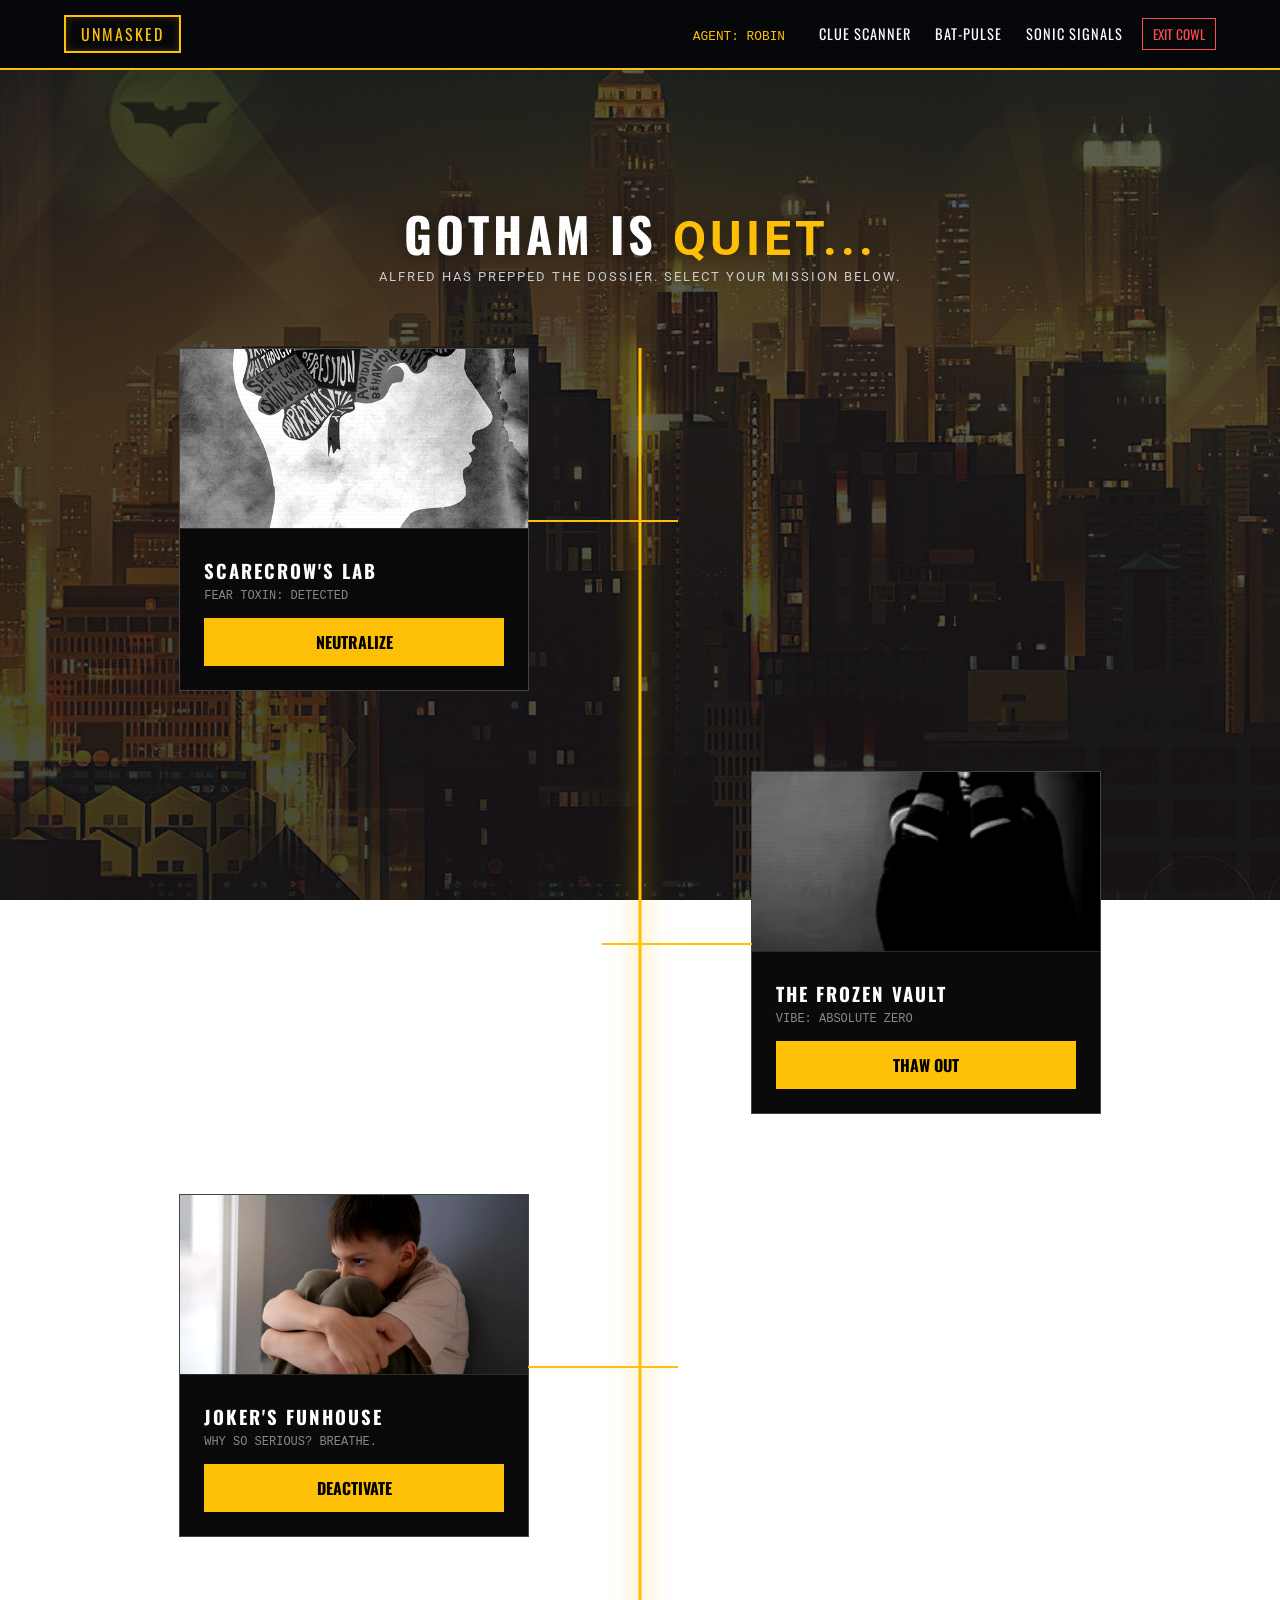
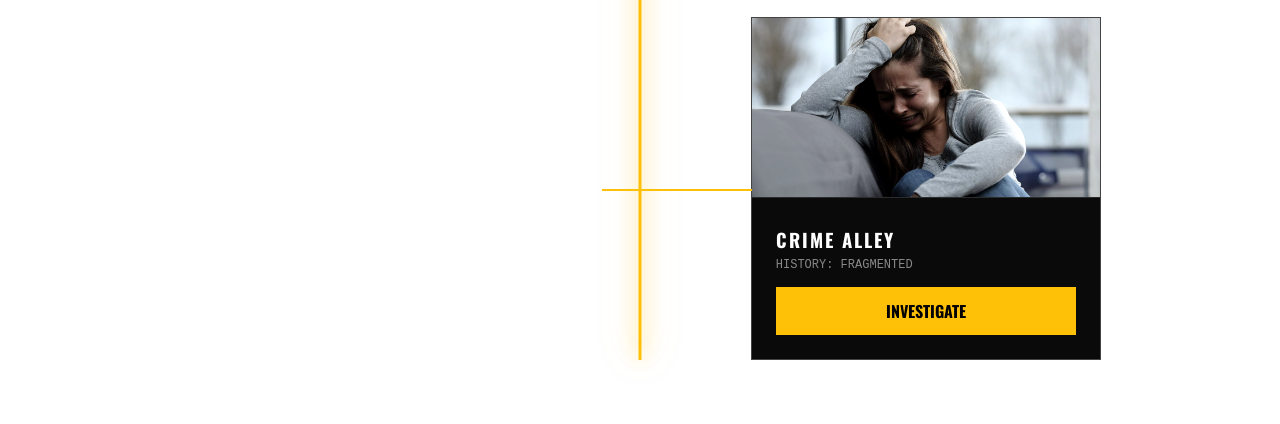
==== map.html @ 794cee48 "Add files via upload" ====
<!DOCTYPE html>
<html lang="en">
<head>
    <meta charset="UTF-8">
    <meta name="viewport" content="width=device-width, initial-scale=1.0">
    <title>UNMASKED // The Night is Young</title>
    <link href="https://fonts.googleapis.com/css2?family=Oswald:wght@700&family=Roboto:wght@400&display=swap" rel="stylesheet">
    <link rel="stylesheet" href="style.css">
    <style>
        body {
            background: linear-gradient(rgba(13, 17, 23, 0.65), rgba(13, 17, 23, 0.75)), 
                        url('GOTHAM.jpg');
            background-size: cover;
            background-position: center;
            background-attachment: fixed;
            margin: 0;
            overflow-x: hidden;
            color: white;
        }

        body::before {
            content: "";
            position: fixed;
            top: 0; left: 0; width: 100%; height: 100%;
            background: linear-gradient(rgba(18, 16, 16, 0) 50%, rgba(0, 0, 0, 0.1) 50%), 
                        linear-gradient(90deg, rgba(255, 255, 255, 0.01), rgba(0, 0, 0, 0.02));
            background-size: 100% 4px, 3px 100%;
            z-index: 1000;
            pointer-events: none;
            opacity: 0.1;
        }

        .gcpd-header {
            display: flex;
            justify-content: space-between;
            align-items: center;
            padding: 15px 5%;
            background: #05070a;
            border-bottom: 2px solid #ffc107;
            position: sticky;
            top: 0;
            z-index: 100;
        }

        .logo-box {
            border: 2px solid #ffc107;
            padding: 5px 15px;
            color: #ffc107;
            font-family: 'Oswald', sans-serif;
            letter-spacing: 2px;
            box-shadow: inset 0 0 10px rgba(255,193,7,0.2);
        }

        .nav-links a {
            text-decoration: none;
            color: #fff;
            font-family: 'Oswald', sans-serif;
            margin-left: 20px;
            transition: 0.3s;
            font-size: 0.9rem;
            letter-spacing: 1px;
        }

        .nav-links a:hover { color: #ffc107; text-shadow: 0 0 10px #ffc107; }

        .trail-container::before {
            content: '';
            position: absolute;
            left: 50%;
            top: 0;
            bottom: 0;
            width: 3px;
            background: #ffc107;
            box-shadow: 0 0 20px rgba(255, 193, 7, 0.9), 0 0 40px rgba(255, 193, 7, 0.4);
            transform: translateX(-50%);
            z-index: 0;
        }

        .district-box {
            position: relative;
            z-index: 1;
            background: rgba(10, 10, 10, 1);
            border: 1px solid #444;
            width: 350px;
            transition: 0.3s ease;
        }

        .district-box:hover {
            border-color: #ffc107;
            transform: translateY(-5px);
            box-shadow: 0 10px 30px rgba(0,0,0,0.8);
        }

        .district-box img {
            width: 100%;
            height: 180px;
            object-fit: cover;
            filter: contrast(110%);
            border-bottom: 1px solid #333;
        }

        .district-box.right { align-self: flex-end; margin-right: 5%; }
        .district-box.left { align-self: flex-start; margin-left: 5%; }

        .district-box::after {
            content: '';
            position: absolute;
            top: 50%;
            width: 150px;
            height: 2px;
            background: #ffc107;
        }
        .district-box.left::after { right: -150px; }
        .district-box.right::after { left: -150px; }

        .district-info h3 { 
            color: #ffc107; 
            font-family: 'Oswald'; 
            margin: 0; 
            text-transform: uppercase;
            letter-spacing: 1px;
        }

        .status-text {
            color: #888;
            font-family: monospace;
            font-size: 0.75rem;
            margin-top: 5px;
            text-transform: uppercase;
        }

        .btn-enter {
            display: block;
            text-align: center;
            background: #ffc107;
            color: #000;
            text-decoration: none;
            padding: 12px;
            margin-top: 15px;
            font-family: 'Oswald';
            font-weight: bold;
            transition: 0.3s;
            text-transform: uppercase;
        }

        .btn-enter:hover { background: #fff; box-shadow: 0 0 15px #fff; }

        .btn-logout {
            background: none; 
            border: 1px solid #ff4d4d; 
            color: #ff4d4d; 
            font-family: 'Oswald'; 
            cursor: pointer; 
            padding: 5px 10px;
            margin-left: 15px;
            transition: 0.3s;
        }
        .btn-logout:hover { background: #ff4d4d; color: white; }
    </style>
</head>
<body>

   <header class="gcpd-header">
    <div class="logo-box">UNMASKED</div>
    <nav class="nav-links">
        <span id="agent-display" style="color: #ffc107; font-family: monospace; font-size: 0.8rem; margin-right: 10px;"></span>
        
        <a href="checker.html">CLUE SCANNER</a>
        <a href="breathe.html">BAT-PULSE</a>
        <a href="audio.html">SONIC SIGNALS</a>
        <button class="btn-logout" onclick="logout()">EXIT COWL</button>
    </nav>
</header>

    <div class="content-wrapper">
        <div style="padding: 4rem 0; text-align: center;">
            <h1 style="font-family: 'Oswald'; letter-spacing: 4px; font-size: 3rem; text-shadow: 0 0 20px rgba(0,0,0,0.5);">GOTHAM IS <span style="color: #ffc107;">QUIET...</span></h1>
            <p style="color: #ccc; font-family: 'Roboto'; letter-spacing: 2px; text-transform: uppercase; font-size: 0.8rem;">Alfred has prepped the dossier. Select your mission below.</p>
        </div>

        <div class="trail-container" style="position: relative; display: flex; flex-direction: column; gap: 80px; max-width: 1100px; margin: auto;">
            
             <!-- Anxiety -->
             <div class="district-box left">
                <img src="anxiety.jpg" alt="Anxiety">
                <div style="padding: 1.5rem;">
                    <h3>SCARECROW'S LAB</h3>
                    <p class="status-text">FEAR TOXIN: DETECTED</p>
                    <a href="anxiety.html" class="btn-enter">NEUTRALIZE</a>
                </div>
            </div>

            <!-- Depression -->
            <div class="district-box right">
                <img src="depression.webp" alt="Depression">
                <div style="padding: 1.5rem;">
                    <h3>THE FROZEN VAULT</h3>
                    <p class="status-text">VIBE: ABSOLUTE ZERO</p>
                    <a href="depression.html" class="btn-enter">THAW OUT</a>
                </div>
            </div>

            <!-- Panic -->
            <div class="district-box left">
                <img src="panic.webp" alt="Panic">
                <div style="padding: 1.5rem;">
                    <h3>JOKER'S FUNHOUSE</h3>
                    <p class="status-text">WHY SO SERIOUS? BREATHE.</p>
                    <a href="panic.html" class="btn-enter">DEACTIVATE</a>
                </div>
            </div>

            <!-- Trauma -->
            <div class="district-box right">
                <img src="trauma.jpeg" alt="Trauma">
                <div style="padding: 1.5rem;">
                    <h3>CRIME ALLEY</h3>
                    <p class="status-text">HISTORY: FRAGMENTED</p>
                    <a href="trauma.html" class="btn-enter">INVESTIGATE</a>
                </div>
            </div>

        </div>
    </div>

    <script>
        const agentName = localStorage.getItem('agentName') || "ROBIN";
        document.getElementById('agent-display').innerText = "AGENT: " + agentName.toUpperCase();
        function logout() { localStorage.clear(); window.location.href = 'login.html'; }
    </script>
</body>
</html>
---- style.css ----
/* DESIGN SYSTEM */
:root {
    --off-black: #0d1117;
    --gcpd-gold: #ffc107;
    --data-blue: #5c6b73;
    --text-main: #e6edf3;
    --card-bg: rgba(13, 17, 23, 0.95);
    --grid-opacity: rgba(92, 107, 115, 0.1);
}

* {
    margin: 0;
    padding: 0;
    box-sizing: border-box;
    border-radius: 0 !important; /* STRICT BRUTALIST */
    font-family: 'Roboto', sans-serif;
}

body {
    background: url('https://images.unsplash.com/photo-1477959858617-67f85cf4f1df?q=80&w=2000') no-repeat center center fixed;
    background-size: cover;
    color: var(--text-main);
    overflow-x: hidden;
    min-height: 100vh;
}

/* OVERLAYS: SURVEILLANCE FEED EFFECT */
body::before {
    content: "";
    position: fixed;
    top: 0; left: 0; width: 100%; height: 100%;
    background: 
        linear-gradient(var(--grid-opacity) 1px, transparent 1px),
        linear-gradient(90deg, var(--grid-opacity) 1px, transparent 1px);
    background-size: 40px 40px;
    pointer-events: none;
    z-index: 1;
}

body::after {
    content: "";
    position: fixed;
    top: 0; left: 0; width: 100%; height: 100%;
    background: url('https://grains.static.com/grain.png'); /* Placeholder for grain */
    opacity: 0.03;
    pointer-events: none;
    z-index: 2;
}

.skyline-filter {
    position: fixed;
    top: 0; left: 0; width: 100%; height: 100%;
    backdrop-filter: brightness(40%) contrast(120%) grayscale(0.5);
    z-index: 0;
}

/* TYPOGRAPHY */
h1, h2, h3, .nav-item, .btn-gold, .status-bar {
    font-family: 'Oswald', sans-serif;
    text-transform: uppercase;
    letter-spacing: 2px;
}

/* NAVIGATION */
.gcpd-header {
    position: sticky;
    top: 0;
    background: #000;
    border-bottom: 2px solid var(--gcpd-gold);
    display: flex;
    justify-content: space-between;
    padding: 1rem 5%;
    z-index: 100;
}

.logo { color: var(--gcpd-gold); font-size: 1.5rem; font-weight: bold; }

.nav-links a {
    color: var(--text-main);
    text-decoration: none;
    margin-left: 2rem;
    font-size: 0.9rem;
    transition: 0.3s;
}

.nav-links a:hover { color: var(--gcpd-gold); }

/* COMPONENTS */
.content-wrapper {
    position: relative;
    z-index: 10;
    padding: 4rem 10%;
}

.tactic-card {
    background: var(--card-bg);
    border: 2px solid var(--data-blue);
    padding: 2rem;
    margin-bottom: 2rem;
    border-left: 5px solid var(--gcpd-gold);
}

.btn-gold {
    background: var(--gcpd-gold);
    color: #000;
    border: none;
    padding: 1rem 2rem;
    cursor: pointer;
    font-weight: bold;
    display: inline-block;
    text-decoration: none;
    transition: 0.3s;
}

.btn-gold:hover { background: #fff; box-shadow: 0 0 15px var(--gcpd-gold); }

/* TRAIL MAP ZIG-ZAG */
.trail-container {
    display: flex;
    flex-direction: column;
    gap: 100px;
    max-width: 1200px;
    margin: 0 auto;
}

.district-box {
    width: 400px;
    background: var(--card-bg);
    border: 2px solid var(--gcpd-gold);
    transition: 0.4s;
}

.district-box:hover { transform: scale(1.05); box-shadow: 0 0 30px rgba(255, 193, 7, 0.4); }

.district-box img { width: 100%; height: 250px; object-fit: cover; filter: sepia(0.5) contrast(1.2); }

.district-box.left { align-self: flex-start; }
.district-box.right { align-self: flex-end; }

/* BREATHE MODULE */
.breathe-circle-wrap {
    height: 400px;
    display: flex;
    flex-direction: column;
    align-items: center;
    justify-content: center;
}

#breathe-square {
    width: 100px;
    height: 100px;
    border: 4px solid var(--gcpd-gold);
    transition: all 4s linear;
}

.status-indicator {
    margin-top: 2rem;
    color: var(--gcpd-gold);
    font-size: 1.5rem;
}
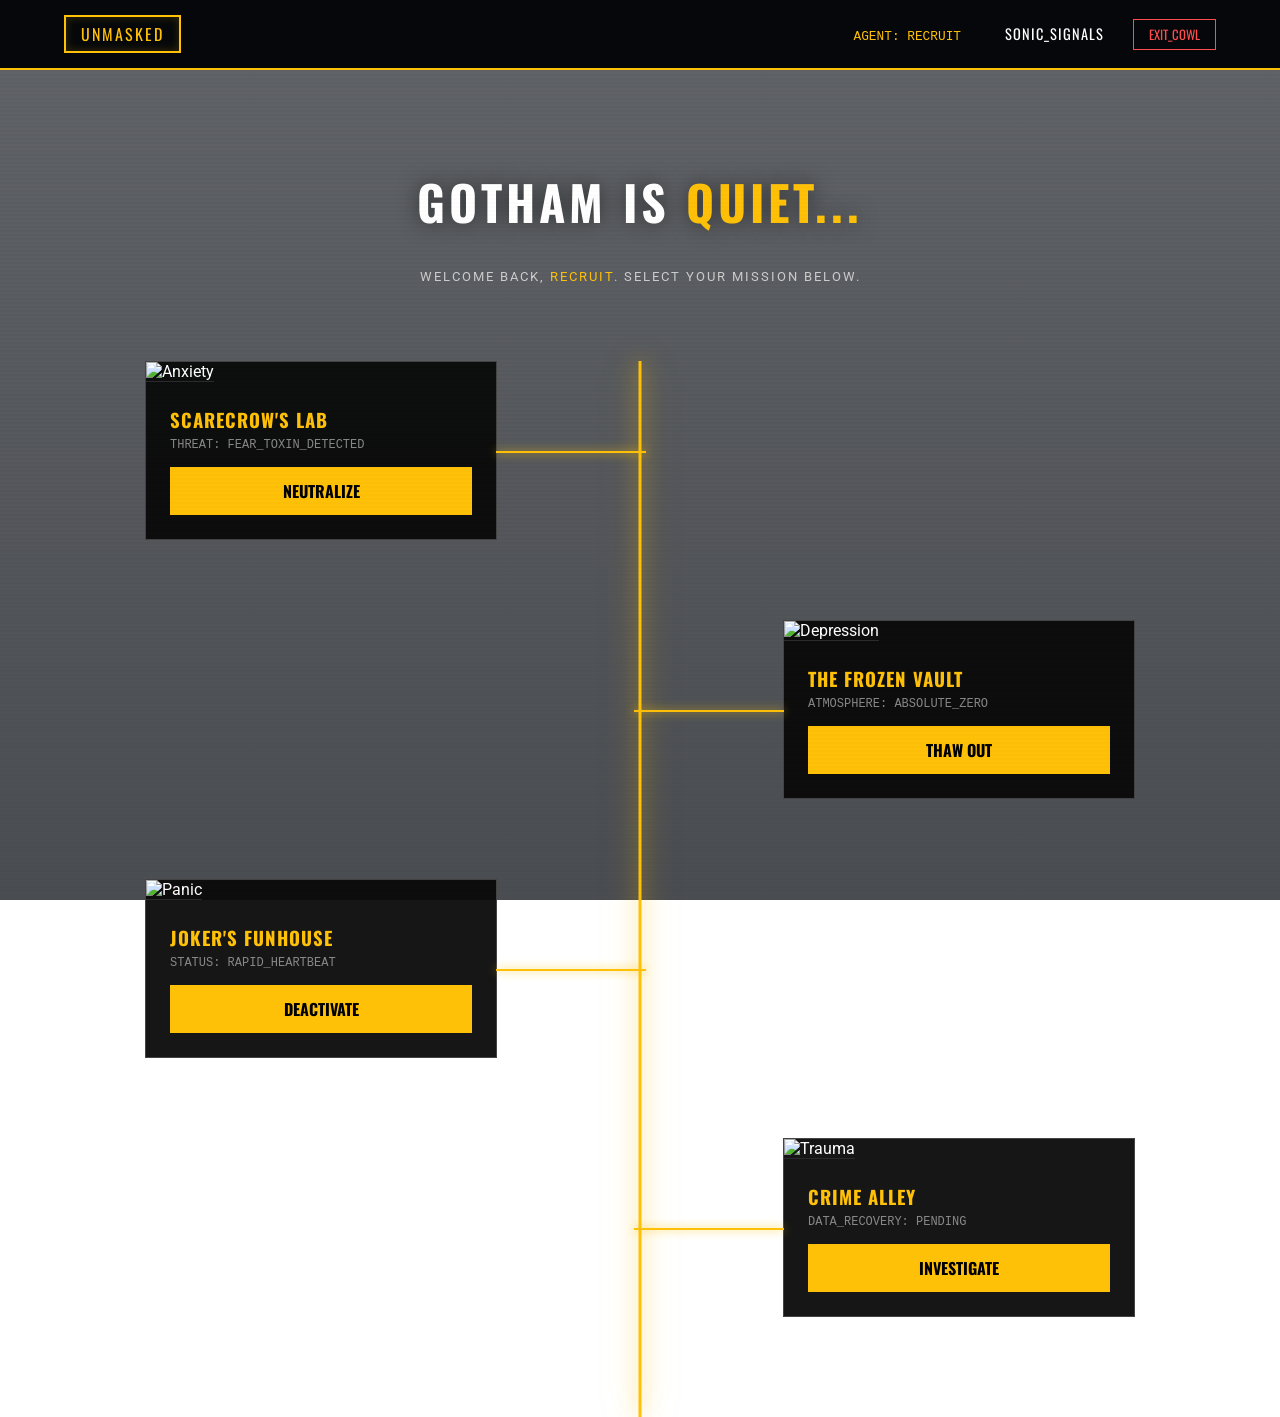
==== commit 0e5d7763: "Update map.html" ====
--- a/map.html
+++ b/map.html
@@ -5,19 +5,21 @@
     <meta name="viewport" content="width=device-width, initial-scale=1.0">
     <title>UNMASKED // The Night is Young</title>
     <link href="https://fonts.googleapis.com/css2?family=Oswald:wght@700&family=Roboto:wght@400&display=swap" rel="stylesheet">
-    <link rel="stylesheet" href="style.css">
     <style>
         body {
+            /* DIRECT HD BACKGROUND: High-res cinematic Gotham with dark overlay */
             background: linear-gradient(rgba(13, 17, 23, 0.65), rgba(13, 17, 23, 0.75)), 
-                        url('GOTHAM.jpg');
+                        url('https://images.unsplash.com/photo-1477959858617-67f85cf4f1df?q=80&w=2000');
             background-size: cover;
             background-position: center;
             background-attachment: fixed;
             margin: 0;
             overflow-x: hidden;
             color: white;
-        }
-
+            font-family: 'Roboto', sans-serif;
+        }
+
+        /* Scanline Overlay for HD Depth */
         body::before {
             content: "";
             position: fixed;
@@ -39,7 +41,7 @@
             border-bottom: 2px solid #ffc107;
             position: sticky;
             top: 0;
-            z-index: 100;
+            z-index: 1001;
         }
 
         .logo-box {
@@ -59,9 +61,25 @@
             transition: 0.3s;
             font-size: 0.9rem;
             letter-spacing: 1px;
-        }
-
-        .nav-links a:hover { color: #ffc107; text-shadow: 0 0 10px #ffc107; }
+            padding: 5px 10px;
+        }
+
+        .nav-links a:hover { 
+            color: #ffc107; 
+            text-shadow: 0 0 10px #ffc107; 
+            border: 1px solid #ffc107;
+        }
+
+        /* The Golden Trail - Core Component */
+        .trail-container {
+            position: relative; 
+            display: flex; 
+            flex-direction: column; 
+            gap: 80px; 
+            max-width: 1100px; 
+            margin: auto;
+            padding-bottom: 100px;
+        }
 
         .trail-container::before {
             content: '';
@@ -79,7 +97,7 @@
         .district-box {
             position: relative;
             z-index: 1;
-            background: rgba(10, 10, 10, 1);
+            background: rgba(10, 10, 10, 0.95);
             border: 1px solid #444;
             width: 350px;
             transition: 0.3s ease;
@@ -102,6 +120,7 @@
         .district-box.right { align-self: flex-end; margin-right: 5%; }
         .district-box.left { align-self: flex-start; margin-left: 5%; }
 
+        /* Path connector lines from box to center trail */
         .district-box::after {
             content: '';
             position: absolute;
@@ -109,6 +128,7 @@
             width: 150px;
             height: 2px;
             background: #ffc107;
+            box-shadow: 0 0 10px #ffc107;
         }
         .district-box.left::after { right: -150px; }
         .district-box.right::after { left: -150px; }
@@ -151,82 +171,99 @@
             color: #ff4d4d; 
             font-family: 'Oswald'; 
             cursor: pointer; 
-            padding: 5px 10px;
+            padding: 5px 15px;
             margin-left: 15px;
             transition: 0.3s;
+            text-transform: uppercase;
+            font-size: 0.8rem;
         }
         .btn-logout:hover { background: #ff4d4d; color: white; }
     </style>
 </head>
 <body>
 
-   <header class="gcpd-header">
+<header class="gcpd-header">
     <div class="logo-box">UNMASKED</div>
     <nav class="nav-links">
         <span id="agent-display" style="color: #ffc107; font-family: monospace; font-size: 0.8rem; margin-right: 10px;"></span>
-        
-        <a href="checker.html">CLUE SCANNER</a>
-        <a href="breathe.html">BAT-PULSE</a>
-        <a href="audio.html">SONIC SIGNALS</a>
-        <button class="btn-logout" onclick="logout()">EXIT COWL</button>
+        <a href="audio.html">SONIC_SIGNALS</a>
+        <button class="btn-logout" onclick="logout()">EXIT_COWL</button>
     </nav>
 </header>
 
-    <div class="content-wrapper">
-        <div style="padding: 4rem 0; text-align: center;">
-            <h1 style="font-family: 'Oswald'; letter-spacing: 4px; font-size: 3rem; text-shadow: 0 0 20px rgba(0,0,0,0.5);">GOTHAM IS <span style="color: #ffc107;">QUIET...</span></h1>
-            <p style="color: #ccc; font-family: 'Roboto'; letter-spacing: 2px; text-transform: uppercase; font-size: 0.8rem;">Alfred has prepped the dossier. Select your mission below.</p>
-        </div>
-
-        <div class="trail-container" style="position: relative; display: flex; flex-direction: column; gap: 80px; max-width: 1100px; margin: auto;">
-            
-             <!-- Anxiety -->
-             <div class="district-box left">
-                <img src="anxiety.jpg" alt="Anxiety">
-                <div style="padding: 1.5rem;">
+<div class="content-wrapper">
+    <div style="padding: 4rem 0; text-align: center;">
+        <h1 style="font-family: 'Oswald'; letter-spacing: 4px; font-size: 3rem; text-shadow: 0 0 20px rgba(0,0,0,0.5);">GOTHAM IS <span style="color: #ffc107;">QUIET...</span></h1>
+        <p style="color: #ccc; font-family: 'Roboto'; letter-spacing: 2px; text-transform: uppercase; font-size: 0.8rem;">
+            Welcome back, <span id="agent-name-span" style="color:#ffc107;"></span>. Select your mission below.
+        </p>
+    </div>
+
+    <div class="trail-container">
+        
+        <!-- Anxiety District -->
+        <div class="district-box left">
+            <img src="https://images.unsplash.com/photo-1509248961158-e54f6934749c?q=80&w=1000" alt="Anxiety">
+            <div style="padding: 1.5rem;">
+                <div class="district-info">
                     <h3>SCARECROW'S LAB</h3>
-                    <p class="status-text">FEAR TOXIN: DETECTED</p>
+                    <p class="status-text">THREAT: FEAR_TOXIN_DETECTED</p>
                     <a href="anxiety.html" class="btn-enter">NEUTRALIZE</a>
                 </div>
             </div>
-
-            <!-- Depression -->
-            <div class="district-box right">
-                <img src="depression.webp" alt="Depression">
-                <div style="padding: 1.5rem;">
+        </div>
+
+        <!-- Depression District -->
+        <div class="district-box right">
+            <img src="https://images.unsplash.com/photo-1444084316824-dc26d6657664?q=80&w=1000" alt="Depression">
+            <div style="padding: 1.5rem;">
+                <div class="district-info">
                     <h3>THE FROZEN VAULT</h3>
-                    <p class="status-text">VIBE: ABSOLUTE ZERO</p>
+                    <p class="status-text">ATMOSPHERE: ABSOLUTE_ZERO</p>
                     <a href="depression.html" class="btn-enter">THAW OUT</a>
                 </div>
             </div>
-
-            <!-- Panic -->
-            <div class="district-box left">
-                <img src="panic.webp" alt="Panic">
-                <div style="padding: 1.5rem;">
+        </div>
+
+        <!-- Panic District -->
+        <div class="district-box left">
+            <img src="https://images.unsplash.com/photo-1533073356960-72828e3c3303?q=80&w=1000" alt="Panic">
+            <div style="padding: 1.5rem;">
+                <div class="district-info">
                     <h3>JOKER'S FUNHOUSE</h3>
-                    <p class="status-text">WHY SO SERIOUS? BREATHE.</p>
+                    <p class="status-text">STATUS: RAPID_HEARTBEAT</p>
                     <a href="panic.html" class="btn-enter">DEACTIVATE</a>
                 </div>
             </div>
-
-            <!-- Trauma -->
-            <div class="district-box right">
-                <img src="trauma.jpeg" alt="Trauma">
-                <div style="padding: 1.5rem;">
+        </div>
+
+        <!-- Trauma District -->
+        <div class="district-box right">
+            <img src="https://images.unsplash.com/photo-1518005020951-eccb494ad742?q=80&w=1000" alt="Trauma">
+            <div style="padding: 1.5rem;">
+                <div class="district-info">
                     <h3>CRIME ALLEY</h3>
-                    <p class="status-text">HISTORY: FRAGMENTED</p>
+                    <p class="status-text">DATA_RECOVERY: PENDING</p>
                     <a href="trauma.html" class="btn-enter">INVESTIGATE</a>
                 </div>
             </div>
-
-        </div>
+        </div>
+
     </div>
-
-    <script>
-        const agentName = localStorage.getItem('agentName') || "ROBIN";
-        document.getElementById('agent-display').innerText = "AGENT: " + agentName.toUpperCase();
-        function logout() { localStorage.clear(); window.location.href = 'login.html'; }
-    </script>
+</div>
+
+<script>
+    // Load Agent Data
+    const agentName = localStorage.getItem('agentName') || "RECRUIT";
+    document.getElementById('agent-display').innerText = "AGENT: " + agentName.toUpperCase();
+    document.getElementById('agent-name-span').innerText = agentName.toUpperCase();
+
+    // FIXED LOGOUT PROTOCOL: Redirects to login (index.html)
+    function logout() { 
+        localStorage.clear(); 
+        // Renaming your login page to index.html is standard for GitHub Pages
+        window.location.href = 'index.html'; 
+    }
+</script>
 </body>
-</html>+</html>
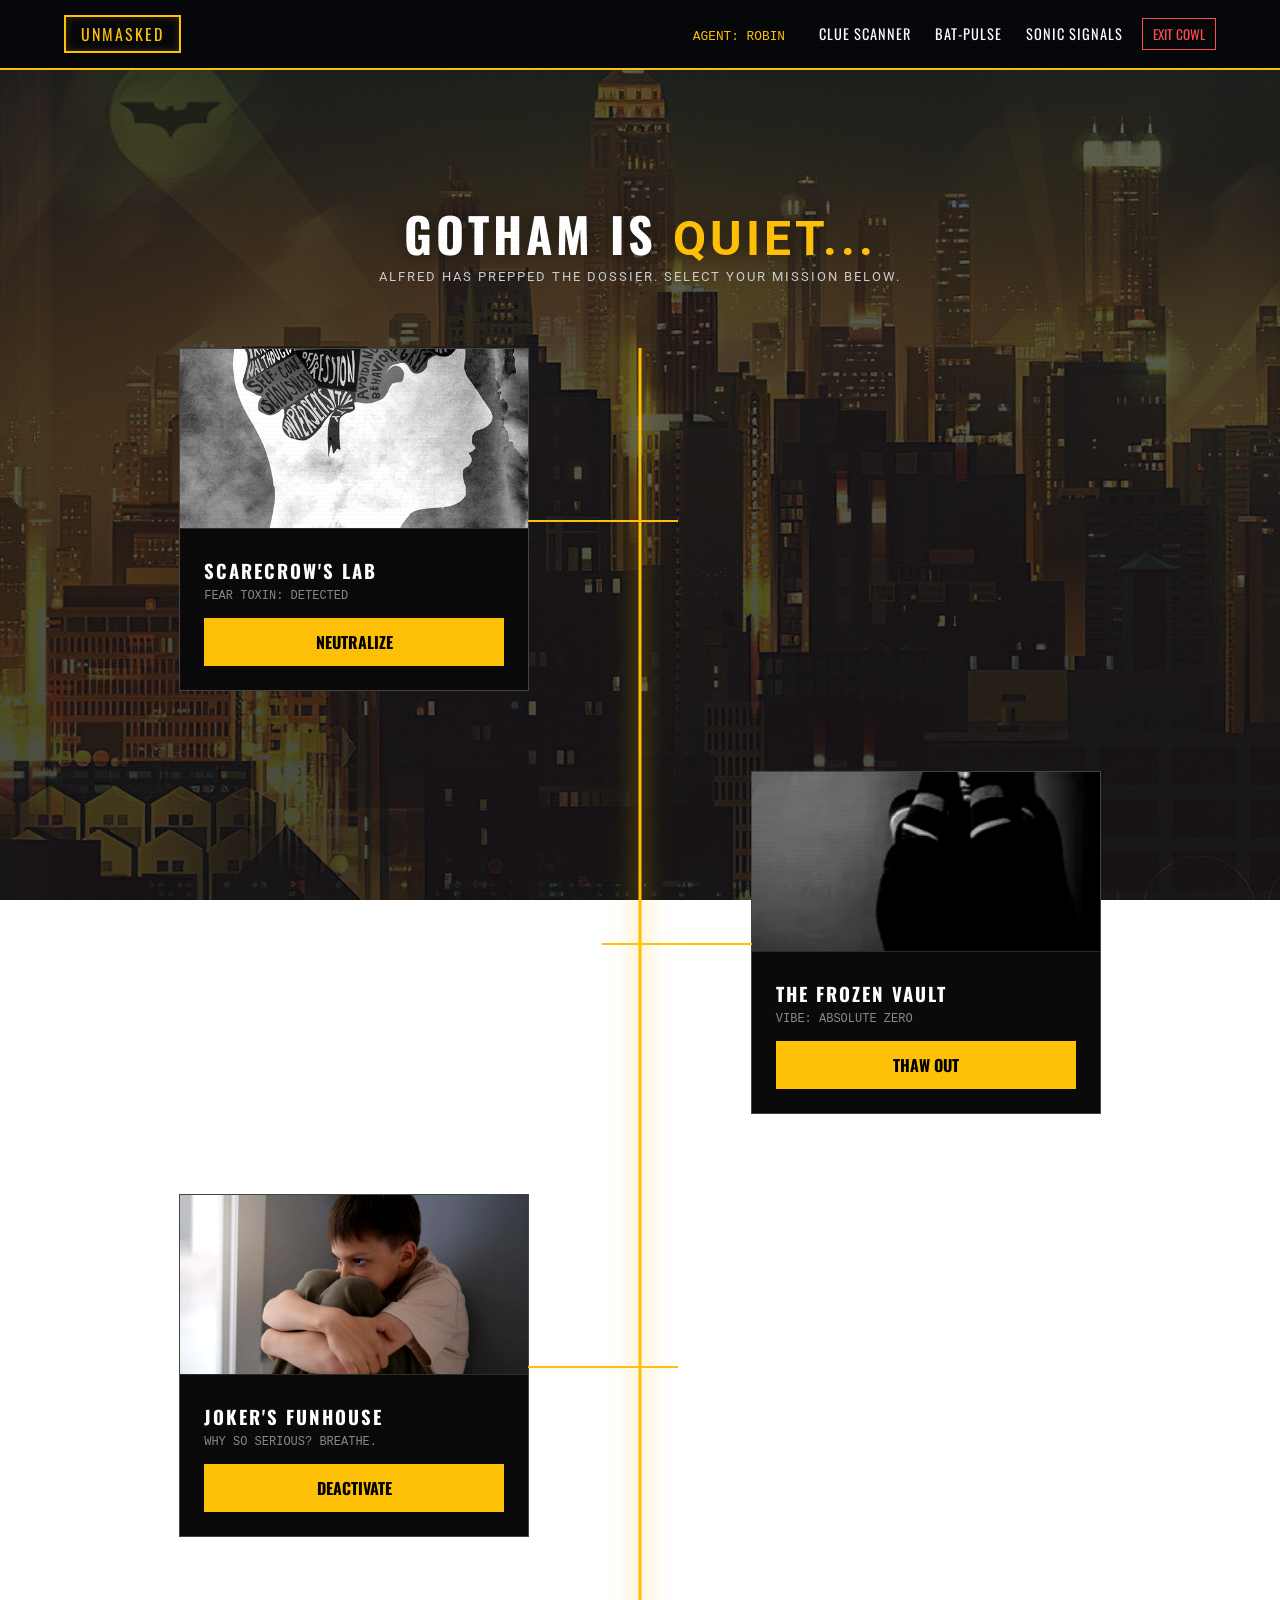
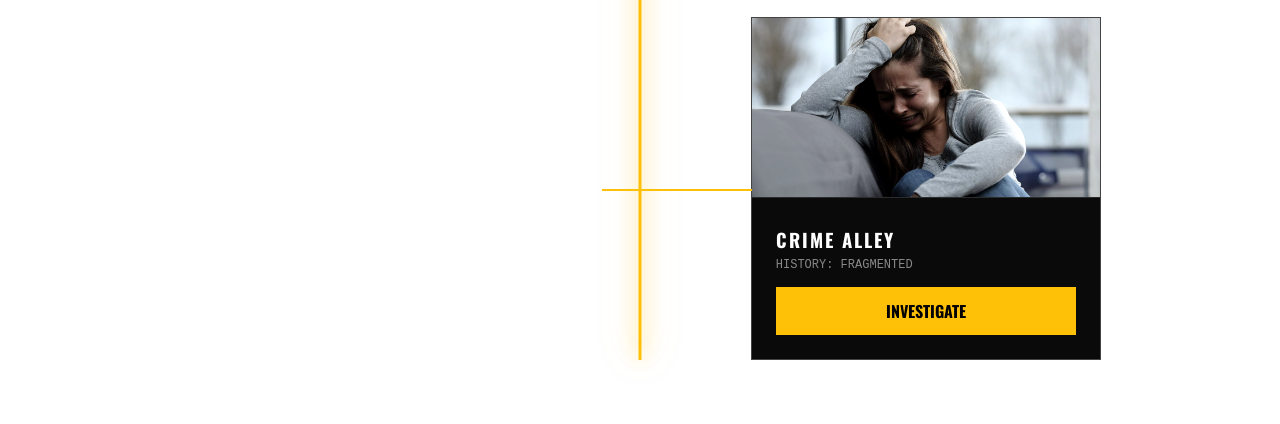
==== commit 92630b17: "Update map.html" ====
--- a/map.html
+++ b/map.html
@@ -5,21 +5,19 @@
     <meta name="viewport" content="width=device-width, initial-scale=1.0">
     <title>UNMASKED // The Night is Young</title>
     <link href="https://fonts.googleapis.com/css2?family=Oswald:wght@700&family=Roboto:wght@400&display=swap" rel="stylesheet">
+    <link rel="stylesheet" href="style.css">
     <style>
         body {
-            /* DIRECT HD BACKGROUND: High-res cinematic Gotham with dark overlay */
             background: linear-gradient(rgba(13, 17, 23, 0.65), rgba(13, 17, 23, 0.75)), 
-                        url('https://images.unsplash.com/photo-1477959858617-67f85cf4f1df?q=80&w=2000');
+                        url('GOTHAM.jpg');
             background-size: cover;
             background-position: center;
             background-attachment: fixed;
             margin: 0;
             overflow-x: hidden;
             color: white;
-            font-family: 'Roboto', sans-serif;
-        }
-
-        /* Scanline Overlay for HD Depth */
+        }
+
         body::before {
             content: "";
             position: fixed;
@@ -41,7 +39,7 @@
             border-bottom: 2px solid #ffc107;
             position: sticky;
             top: 0;
-            z-index: 1001;
+            z-index: 100;
         }
 
         .logo-box {
@@ -61,25 +59,9 @@
             transition: 0.3s;
             font-size: 0.9rem;
             letter-spacing: 1px;
-            padding: 5px 10px;
-        }
-
-        .nav-links a:hover { 
-            color: #ffc107; 
-            text-shadow: 0 0 10px #ffc107; 
-            border: 1px solid #ffc107;
-        }
-
-        /* The Golden Trail - Core Component */
-        .trail-container {
-            position: relative; 
-            display: flex; 
-            flex-direction: column; 
-            gap: 80px; 
-            max-width: 1100px; 
-            margin: auto;
-            padding-bottom: 100px;
-        }
+        }
+
+        .nav-links a:hover { color: #ffc107; text-shadow: 0 0 10px #ffc107; }
 
         .trail-container::before {
             content: '';
@@ -97,7 +79,7 @@
         .district-box {
             position: relative;
             z-index: 1;
-            background: rgba(10, 10, 10, 0.95);
+            background: rgba(10, 10, 10, 1);
             border: 1px solid #444;
             width: 350px;
             transition: 0.3s ease;
@@ -120,7 +102,6 @@
         .district-box.right { align-self: flex-end; margin-right: 5%; }
         .district-box.left { align-self: flex-start; margin-left: 5%; }
 
-        /* Path connector lines from box to center trail */
         .district-box::after {
             content: '';
             position: absolute;
@@ -128,7 +109,6 @@
             width: 150px;
             height: 2px;
             background: #ffc107;
-            box-shadow: 0 0 10px #ffc107;
         }
         .district-box.left::after { right: -150px; }
         .district-box.right::after { left: -150px; }
@@ -171,99 +151,82 @@
             color: #ff4d4d; 
             font-family: 'Oswald'; 
             cursor: pointer; 
-            padding: 5px 15px;
+            padding: 5px 10px;
             margin-left: 15px;
             transition: 0.3s;
-            text-transform: uppercase;
-            font-size: 0.8rem;
         }
         .btn-logout:hover { background: #ff4d4d; color: white; }
     </style>
 </head>
 <body>
 
-<header class="gcpd-header">
+   <header class="gcpd-header">
     <div class="logo-box">UNMASKED</div>
     <nav class="nav-links">
         <span id="agent-display" style="color: #ffc107; font-family: monospace; font-size: 0.8rem; margin-right: 10px;"></span>
-        <a href="audio.html">SONIC_SIGNALS</a>
-        <button class="btn-logout" onclick="logout()">EXIT_COWL</button>
+        
+        <a href="checker.html">CLUE SCANNER</a>
+        <a href="breathe.html">BAT-PULSE</a>
+        <a href="audio.html">SONIC SIGNALS</a>
+        <button class="btn-logout" onclick="logout()">EXIT COWL</button>
     </nav>
 </header>
 
-<div class="content-wrapper">
-    <div style="padding: 4rem 0; text-align: center;">
-        <h1 style="font-family: 'Oswald'; letter-spacing: 4px; font-size: 3rem; text-shadow: 0 0 20px rgba(0,0,0,0.5);">GOTHAM IS <span style="color: #ffc107;">QUIET...</span></h1>
-        <p style="color: #ccc; font-family: 'Roboto'; letter-spacing: 2px; text-transform: uppercase; font-size: 0.8rem;">
-            Welcome back, <span id="agent-name-span" style="color:#ffc107;"></span>. Select your mission below.
-        </p>
+    <div class="content-wrapper">
+        <div style="padding: 4rem 0; text-align: center;">
+            <h1 style="font-family: 'Oswald'; letter-spacing: 4px; font-size: 3rem; text-shadow: 0 0 20px rgba(0,0,0,0.5);">GOTHAM IS <span style="color: #ffc107;">QUIET...</span></h1>
+            <p style="color: #ccc; font-family: 'Roboto'; letter-spacing: 2px; text-transform: uppercase; font-size: 0.8rem;">Alfred has prepped the dossier. Select your mission below.</p>
+        </div>
+
+        <div class="trail-container" style="position: relative; display: flex; flex-direction: column; gap: 80px; max-width: 1100px; margin: auto;">
+            
+             <!-- Anxiety -->
+             <div class="district-box left">
+                <img src="anxiety.jpg" alt="Anxiety">
+                <div style="padding: 1.5rem;">
+                    <h3>SCARECROW'S LAB</h3>
+                    <p class="status-text">FEAR TOXIN: DETECTED</p>
+                    <a href="anxiety.html" class="btn-enter">NEUTRALIZE</a>
+                </div>
+            </div>
+
+            <!-- Depression -->
+            <div class="district-box right">
+                <img src="depression.webp" alt="Depression">
+                <div style="padding: 1.5rem;">
+                    <h3>THE FROZEN VAULT</h3>
+                    <p class="status-text">VIBE: ABSOLUTE ZERO</p>
+                    <a href="depression.html" class="btn-enter">THAW OUT</a>
+                </div>
+            </div>
+
+            <!-- Panic -->
+            <div class="district-box left">
+                <img src="panic.webp" alt="Panic">
+                <div style="padding: 1.5rem;">
+                    <h3>JOKER'S FUNHOUSE</h3>
+                    <p class="status-text">WHY SO SERIOUS? BREATHE.</p>
+                    <a href="panic.html" class="btn-enter">DEACTIVATE</a>
+                </div>
+            </div>
+
+            <!-- Trauma -->
+            <div class="district-box right">
+                <img src="trauma.jpeg" alt="Trauma">
+                <div style="padding: 1.5rem;">
+                    <h3>CRIME ALLEY</h3>
+                    <p class="status-text">HISTORY: FRAGMENTED</p>
+                    <a href="trauma.html" class="btn-enter">INVESTIGATE</a>
+                </div>
+            </div>
+
+        </div>
     </div>
 
-    <div class="trail-container">
-        
-        <!-- Anxiety District -->
-        <div class="district-box left">
-            <img src="https://images.unsplash.com/photo-1509248961158-e54f6934749c?q=80&w=1000" alt="Anxiety">
-            <div style="padding: 1.5rem;">
-                <div class="district-info">
-                    <h3>SCARECROW'S LAB</h3>
-                    <p class="status-text">THREAT: FEAR_TOXIN_DETECTED</p>
-                    <a href="anxiety.html" class="btn-enter">NEUTRALIZE</a>
-                </div>
-            </div>
-        </div>
-
-        <!-- Depression District -->
-        <div class="district-box right">
-            <img src="https://images.unsplash.com/photo-1444084316824-dc26d6657664?q=80&w=1000" alt="Depression">
-            <div style="padding: 1.5rem;">
-                <div class="district-info">
-                    <h3>THE FROZEN VAULT</h3>
-                    <p class="status-text">ATMOSPHERE: ABSOLUTE_ZERO</p>
-                    <a href="depression.html" class="btn-enter">THAW OUT</a>
-                </div>
-            </div>
-        </div>
-
-        <!-- Panic District -->
-        <div class="district-box left">
-            <img src="https://images.unsplash.com/photo-1533073356960-72828e3c3303?q=80&w=1000" alt="Panic">
-            <div style="padding: 1.5rem;">
-                <div class="district-info">
-                    <h3>JOKER'S FUNHOUSE</h3>
-                    <p class="status-text">STATUS: RAPID_HEARTBEAT</p>
-                    <a href="panic.html" class="btn-enter">DEACTIVATE</a>
-                </div>
-            </div>
-        </div>
-
-        <!-- Trauma District -->
-        <div class="district-box right">
-            <img src="https://images.unsplash.com/photo-1518005020951-eccb494ad742?q=80&w=1000" alt="Trauma">
-            <div style="padding: 1.5rem;">
-                <div class="district-info">
-                    <h3>CRIME ALLEY</h3>
-                    <p class="status-text">DATA_RECOVERY: PENDING</p>
-                    <a href="trauma.html" class="btn-enter">INVESTIGATE</a>
-                </div>
-            </div>
-        </div>
-
-    </div>
-</div>
-
-<script>
-    // Load Agent Data
-    const agentName = localStorage.getItem('agentName') || "RECRUIT";
-    document.getElementById('agent-display').innerText = "AGENT: " + agentName.toUpperCase();
-    document.getElementById('agent-name-span').innerText = agentName.toUpperCase();
-
-    // FIXED LOGOUT PROTOCOL: Redirects to login (index.html)
-    function logout() { 
-        localStorage.clear(); 
-        // Renaming your login page to index.html is standard for GitHub Pages
-        window.location.href = 'index.html'; 
-    }
-</script>
+    <script>
+        const agentName = localStorage.getItem('agentName') || "ROBIN";
+        document.getElementById('agent-display').innerText = "AGENT: " + agentName.toUpperCase();
+        function logout() { localStorage.clear(); window.location.href = 'index.html'; }
+    </script>
 </body>
 </html>
--- a/style.css
+++ b/style.css
@@ -0,0 +1,160 @@
+/* DESIGN SYSTEM */
+:root {
+    --off-black: #0d1117;
+    --gcpd-gold: #ffc107;
+    --data-blue: #5c6b73;
+    --text-main: #e6edf3;
+    --card-bg: rgba(13, 17, 23, 0.95);
+    --grid-opacity: rgba(92, 107, 115, 0.1);
+}
+
+* {
+    margin: 0;
+    padding: 0;
+    box-sizing: border-box;
+    border-radius: 0 !important; /* STRICT BRUTALIST */
+    font-family: 'Roboto', sans-serif;
+}
+
+body {
+    background: url('https://images.unsplash.com/photo-1477959858617-67f85cf4f1df?q=80&w=2000') no-repeat center center fixed;
+    background-size: cover;
+    color: var(--text-main);
+    overflow-x: hidden;
+    min-height: 100vh;
+}
+
+/* OVERLAYS: SURVEILLANCE FEED EFFECT */
+body::before {
+    content: "";
+    position: fixed;
+    top: 0; left: 0; width: 100%; height: 100%;
+    background: 
+        linear-gradient(var(--grid-opacity) 1px, transparent 1px),
+        linear-gradient(90deg, var(--grid-opacity) 1px, transparent 1px);
+    background-size: 40px 40px;
+    pointer-events: none;
+    z-index: 1;
+}
+
+body::after {
+    content: "";
+    position: fixed;
+    top: 0; left: 0; width: 100%; height: 100%;
+    background: url('https://grains.static.com/grain.png'); /* Placeholder for grain */
+    opacity: 0.03;
+    pointer-events: none;
+    z-index: 2;
+}
+
+.skyline-filter {
+    position: fixed;
+    top: 0; left: 0; width: 100%; height: 100%;
+    backdrop-filter: brightness(40%) contrast(120%) grayscale(0.5);
+    z-index: 0;
+}
+
+/* TYPOGRAPHY */
+h1, h2, h3, .nav-item, .btn-gold, .status-bar {
+    font-family: 'Oswald', sans-serif;
+    text-transform: uppercase;
+    letter-spacing: 2px;
+}
+
+/* NAVIGATION */
+.gcpd-header {
+    position: sticky;
+    top: 0;
+    background: #000;
+    border-bottom: 2px solid var(--gcpd-gold);
+    display: flex;
+    justify-content: space-between;
+    padding: 1rem 5%;
+    z-index: 100;
+}
+
+.logo { color: var(--gcpd-gold); font-size: 1.5rem; font-weight: bold; }
+
+.nav-links a {
+    color: var(--text-main);
+    text-decoration: none;
+    margin-left: 2rem;
+    font-size: 0.9rem;
+    transition: 0.3s;
+}
+
+.nav-links a:hover { color: var(--gcpd-gold); }
+
+/* COMPONENTS */
+.content-wrapper {
+    position: relative;
+    z-index: 10;
+    padding: 4rem 10%;
+}
+
+.tactic-card {
+    background: var(--card-bg);
+    border: 2px solid var(--data-blue);
+    padding: 2rem;
+    margin-bottom: 2rem;
+    border-left: 5px solid var(--gcpd-gold);
+}
+
+.btn-gold {
+    background: var(--gcpd-gold);
+    color: #000;
+    border: none;
+    padding: 1rem 2rem;
+    cursor: pointer;
+    font-weight: bold;
+    display: inline-block;
+    text-decoration: none;
+    transition: 0.3s;
+}
+
+.btn-gold:hover { background: #fff; box-shadow: 0 0 15px var(--gcpd-gold); }
+
+/* TRAIL MAP ZIG-ZAG */
+.trail-container {
+    display: flex;
+    flex-direction: column;
+    gap: 100px;
+    max-width: 1200px;
+    margin: 0 auto;
+}
+
+.district-box {
+    width: 400px;
+    background: var(--card-bg);
+    border: 2px solid var(--gcpd-gold);
+    transition: 0.4s;
+}
+
+.district-box:hover { transform: scale(1.05); box-shadow: 0 0 30px rgba(255, 193, 7, 0.4); }
+
+.district-box img { width: 100%; height: 250px; object-fit: cover; filter: sepia(0.5) contrast(1.2); }
+
+.district-box.left { align-self: flex-start; }
+.district-box.right { align-self: flex-end; }
+
+/* BREATHE MODULE */
+.breathe-circle-wrap {
+    height: 400px;
+    display: flex;
+    flex-direction: column;
+    align-items: center;
+    justify-content: center;
+}
+
+#breathe-square {
+    width: 100px;
+    height: 100px;
+    border: 4px solid var(--gcpd-gold);
+    transition: all 4s linear;
+}
+
+.status-indicator {
+    margin-top: 2rem;
+    color: var(--gcpd-gold);
+    font-size: 1.5rem;
+}
